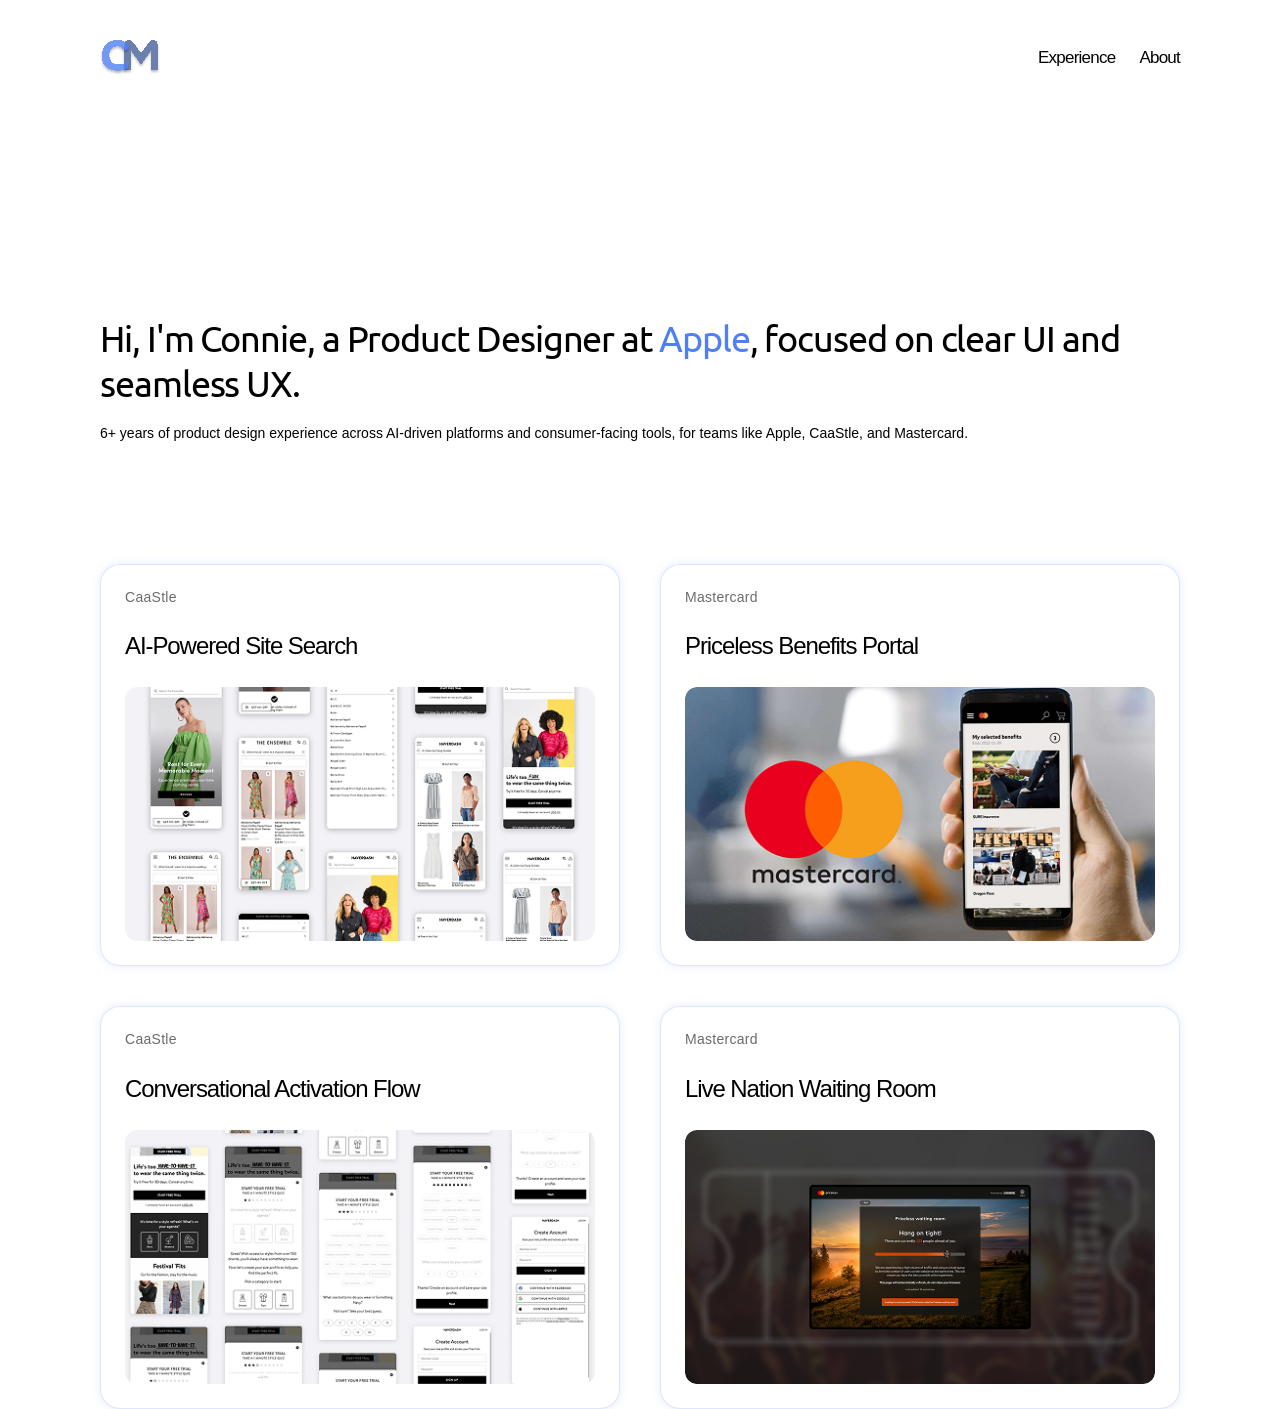
==== index.html @ c656e5b3 "Add design system + Home page Built from the Portfolio Figma file: shared tokens/components (buildle" ====
<!doctype html>
<html lang="en">
<head>
<meta charset="utf-8">
<meta name="viewport" content="width=device-width, initial-scale=1">
<title>Connie Mach — Product Designer</title>
<link rel="preconnect" href="https://fonts.googleapis.com">
<link rel="preconnect" href="https://fonts.gstatic.com" crossorigin>
<link href="https://fonts.googleapis.com/css2?family=Ubuntu:wght@400;500&display=swap" rel="stylesheet">
<link rel="stylesheet" href="design-system/tokens.css">
<link rel="stylesheet" href="design-system/components.css">
<style>
  .hero {
    width: 100%;
    max-width: var(--content-max-width);
    padding: var(--space-hero-top) 0 var(--space-hero-bottom);
    display: flex;
    flex-direction: column;
    align-items: flex-start;
    gap: 19px;
  }
</style>
</head>
<body>

<site-nav active="home"></site-nav>

<main class="page">
  <section class="hero">
    <h1 class="text-display">Hi, I'm Connie, a Product Designer at <span class="accent">Apple</span>, focused on clear UI and seamless UX.</h1>
    <p class="text-body">6+ years of product design experience across AI-driven platforms and consumer-facing tools, for teams like Apple, CaaStle, and Mastercard.</p>
  </section>

  <div class="project-grid">
    <div class="project-row">
      <project-card
        tag="CaaStle"
        title="AI-Powered Site Search"
        image="assets/images/project-ai-site-search.png"
        href="projects.html"></project-card>
      <project-card
        tag="Mastercard"
        title="Priceless Benefits Portal"
        image="assets/images/project-priceless-benefits.png"
        href="projects.html"></project-card>
    </div>
    <div class="project-row">
      <project-card
        tag="CaaStle"
        title="Conversational Activation Flow"
        image="assets/images/project-conversational-activation.png"
        href="projects.html"></project-card>
      <project-card
        tag="Mastercard"
        title="Live Nation Waiting Room"
        image="assets/images/project-live-nation-waiting-room.png"
        href="projects.html"></project-card>
    </div>
  </div>
</main>

<script src="design-system/components.js"></script>
</body>
</html>
---- design-system/tokens.css ----
:root {
  /* Colors */
  --color-bg: #FFFFFF;
  --color-text: #000000;
  --color-text-caption: #6B6B6B;
  --color-accent: #4F80F2;
  --color-accent-dark: #2E4A8C;
  --color-border-subtle: rgba(79, 128, 242, 0.2);
  --color-border-hover: rgba(46, 74, 140, 0.4);
  --color-card-bg: rgba(255, 255, 255, 0.1);

  /* Typography */
  --font-display: 'Ubuntu', sans-serif;
  --font-body: -apple-system, 'Avenir Next', 'Avenir', 'Helvetica Neue', sans-serif;

  --text-display-size: 36px;
  --text-display-line-height: 125%;
  --text-display-tracking: -1.08px;

  --text-body-size: 14px;
  --text-body-line-height: 140%;

  --text-link1-size: 24px;
  --text-link1-line-height: 103%;
  --text-link1-tracking: -1.08px;

  --text-link2-size: 16px;
  --text-link2-line-height: 103%;
  --text-link2-tracking: -0.72px;

  --text-caption-size: 14px;
  --text-caption-line-height: 125%;
  --text-caption-tracking: 0.28px;

  /* Spacing */
  --space-page-x: 100px;
  --space-section-gap: 40px;
  --space-hero-top: 240px;
  --space-hero-bottom: 120px;

  /* Radius / shadow */
  --radius-card: 20px;
  --radius-pill: 100px;
  --shadow-card: 0 0 8px 0 rgba(79, 128, 242, 0.15);
  --shadow-card-hover: 0 4px 8px 0 rgba(46, 74, 140, 0.25);

  --content-max-width: 1500px;
}
---- design-system/components.css ----
/* ---- base / reset ---- */
* { box-sizing: border-box; }
html, body {
  margin: 0;
  padding: 0;
  background: var(--color-bg);
  color: var(--color-text);
  font-family: var(--font-body);
}

/* ---- typography ---- */
.text-display {
  font-family: var(--font-display);
  font-size: var(--text-display-size);
  line-height: var(--text-display-line-height);
  letter-spacing: var(--text-display-tracking);
  font-weight: 400;
  margin: 0;
}

.text-body {
  font-family: var(--font-body);
  font-size: var(--text-body-size);
  line-height: var(--text-body-line-height);
  font-weight: 400;
  margin: 0;
  color: var(--color-text);
}

.text-caption {
  font-family: var(--font-body);
  font-size: var(--text-caption-size);
  line-height: var(--text-caption-line-height);
  letter-spacing: var(--text-caption-tracking);
  font-weight: 400;
  color: var(--color-text-caption);
  margin: 0;
}

.text-link1 {
  font-family: var(--font-body);
  font-size: var(--text-link1-size);
  line-height: var(--text-link1-line-height);
  letter-spacing: var(--text-link1-tracking);
  font-weight: 400;
}

.accent {
  color: var(--color-accent);
}

/* ---- page shell ---- */
.page {
  width: 1280px;
  max-width: 100%;
  margin: 0 auto;
  padding: 0 var(--space-page-x);
  display: flex;
  flex-direction: column;
  align-items: center;
}

/* ---- nav ---- */
site-nav {
  display: block;
  width: 100%;
}

.nav {
  width: 100%;
  max-width: 1280px;
  margin: 0 auto;
  padding: 40px var(--space-page-x) 0;
  display: flex;
  align-items: center;
  justify-content: space-between;
  box-sizing: border-box;
}

.nav__logo {
  display: flex;
  align-items: center;
}

.nav__logo img {
  height: 35px;
  width: auto;
  display: block;
}

.nav__links {
  display: flex;
  align-items: center;
  gap: 24px;
  list-style: none;
  margin: 0;
  padding: 0;
}

.nav__links a {
  font-family: var(--font-body);
  font-size: 17px;
  line-height: 103%;
  letter-spacing: -0.765px;
  font-weight: 400;
  color: var(--color-text);
  text-decoration: none;
}

.nav__links a:hover {
  color: var(--color-accent);
}

.nav__links a.is-active {
  color: var(--color-accent);
}

/* ---- button ---- */
.btn {
  display: inline-flex;
  align-items: center;
  justify-content: center;
  padding: 10px 20px;
  border-radius: var(--radius-pill);
  border: 1px solid var(--color-text);
  background: var(--color-bg);
  color: var(--color-text);
  font-family: var(--font-body);
  font-size: 16px;
  font-weight: 500;
  cursor: pointer;
  text-decoration: none;
  transition: background 0.2s ease, color 0.2s ease;
}

.btn:hover {
  background: var(--color-text);
  color: var(--color-bg);
}

/* ---- project card ---- */
.project-grid {
  width: 100%;
  display: flex;
  flex-direction: column;
  gap: var(--space-section-gap);
}

.project-row {
  display: flex;
  justify-content: space-between;
  align-items: flex-start;
  align-self: stretch;
  gap: var(--space-section-gap);
}

.project-card {
  display: flex;
  flex-direction: column;
  align-items: flex-start;
  gap: 28px;
  width: 520px;
  max-width: 1500px;
  padding: 24px;
  border-radius: var(--radius-card);
  border: 1px solid var(--color-border-subtle);
  background: var(--color-card-bg);
  box-shadow: var(--shadow-card);
  text-decoration: none;
  color: inherit;
  transition: border-color 0.25s ease, box-shadow 0.25s ease, transform 0.25s ease;
}

.project-card:hover {
  border-color: var(--color-border-hover);
  box-shadow: var(--shadow-card-hover);
  transform: translateY(-2px);
}

.project-card__tag {
  font-family: var(--font-body);
  font-size: var(--text-caption-size);
  line-height: var(--text-caption-line-height);
  letter-spacing: var(--text-caption-tracking);
  color: var(--color-text-caption);
}

.project-card__title {
  font-family: var(--font-body);
  font-size: var(--text-link1-size);
  line-height: var(--text-link1-line-height);
  letter-spacing: var(--text-link1-tracking);
  font-weight: 400;
  color: var(--color-text);
  margin: 0;
}

.project-card__image {
  width: 100%;
  border-radius: 12px;
  display: block;
  object-fit: cover;
}

/* ---- footer ---- */
.footer {
  width: 100%;
  background: #000;
  color: #fff;
  padding: 60px var(--space-page-x);
  box-sizing: border-box;
}
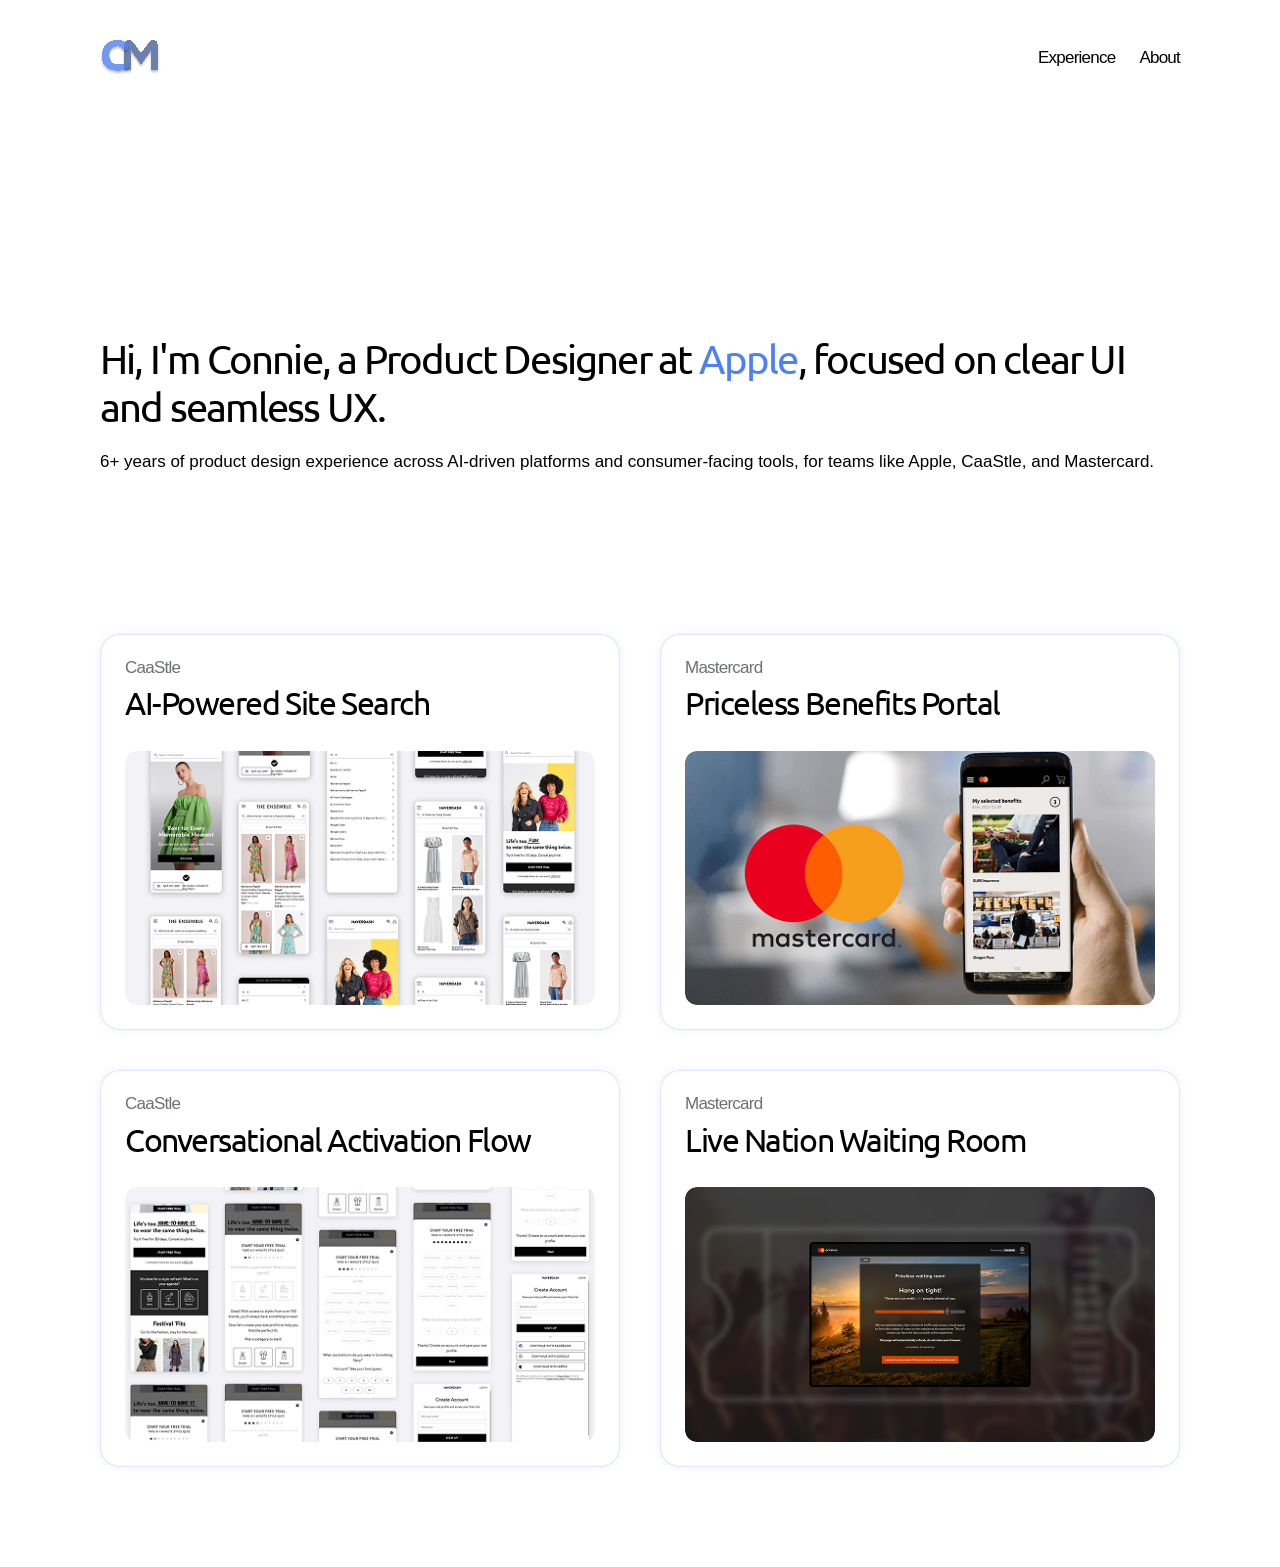
==== commit 73adbf0d: "QA pass: match layout, typography, and color tokens to Figma Deep pixel-perfect audit against Figma " ====
--- a/index.html
+++ b/index.html
@@ -25,7 +25,7 @@
 
 <site-nav active="home"></site-nav>
 
-<main class="page">
+<main class="page page--gap-md">
   <section class="hero">
     <h1 class="text-display">Hi, I'm Connie, a Product Designer at <span class="accent">Apple</span>, focused on clear UI and seamless UX.</h1>
     <p class="text-body">6+ years of product design experience across AI-driven platforms and consumer-facing tools, for teams like Apple, CaaStle, and Mastercard.</p>
--- a/design-system/tokens.css
+++ b/design-system/tokens.css
@@ -2,7 +2,8 @@
   /* Colors */
   --color-bg: #FFFFFF;
   --color-text: #000000;
-  --color-text-caption: #6B6B6B;
+  --color-text-caption: #6D7075;
+  --color-text-inactive: #8892A9;
   --color-accent: #4F80F2;
   --color-accent-dark: #2E4A8C;
   --color-border-subtle: rgba(79, 128, 242, 0.2);
@@ -13,16 +14,20 @@
   --font-display: 'Ubuntu', sans-serif;
   --font-body: -apple-system, 'Avenir Next', 'Avenir', 'Helvetica Neue', sans-serif;
 
-  --text-display-size: 36px;
-  --text-display-line-height: 125%;
-  --text-display-tracking: -1.08px;
+  --text-display-size: 40px;
+  --text-display-line-height: 120%;
+  --text-display-tracking: -1.8px;
 
-  --text-body-size: 14px;
+  --text-body-size: 17px;
   --text-body-line-height: 140%;
 
-  --text-link1-size: 24px;
+  --text-link1-size: 17px;
   --text-link1-line-height: 103%;
-  --text-link1-tracking: -1.08px;
+  --text-link1-tracking: -0.765px;
+
+  --text-heading-size: 32px;
+  --text-heading-line-height: 120%;
+  --text-heading-tracking: -1.44px;
 
   --text-link2-size: 16px;
   --text-link2-line-height: 103%;
@@ -41,7 +46,7 @@
   /* Radius / shadow */
   --radius-card: 20px;
   --radius-pill: 100px;
-  --shadow-card: 0 0 8px 0 rgba(79, 128, 242, 0.15);
+  --shadow-card: 0 0 8px 0 rgba(79, 128, 242, 0.10);
   --shadow-card-hover: 0 4px 8px 0 rgba(46, 74, 140, 0.25);
 
   --content-max-width: 1500px;
--- a/design-system/components.css
+++ b/design-system/components.css
@@ -49,6 +49,152 @@
   color: var(--color-accent);
 }
 
+.text-heading2 {
+  font-family: var(--font-display);
+  font-size: 24px;
+  line-height: 140%;
+  letter-spacing: -1.08px;
+  font-weight: 400;
+  color: var(--color-accent);
+  margin: 0;
+}
+
+/* ---- resume / experience ---- */
+.resume-header {
+  width: 100%;
+  padding-top: 200px;
+  display: flex;
+  flex-direction: column;
+  gap: 16px;
+}
+
+.resume-header__top {
+  display: flex;
+  justify-content: space-between;
+  align-items: baseline;
+  width: 100%;
+}
+
+.resume-header__name {
+  font-family: var(--font-display);
+  font-size: var(--text-display-size);
+  line-height: var(--text-display-line-height);
+  letter-spacing: var(--text-display-tracking);
+  font-weight: 400;
+  margin: 0;
+}
+
+.resume-header__links {
+  display: flex;
+  gap: 24px;
+}
+
+.resume-header__links a {
+  font-family: var(--font-body);
+  font-size: 16px;
+  font-weight: 500;
+  color: var(--color-accent);
+  text-decoration: underline;
+}
+
+.resume-header__intro {
+  max-width: 720px;
+  color: var(--color-text-caption);
+}
+
+.resume-list {
+  width: 100%;
+  max-width: 900px;
+  padding: 48px 0 20px;
+  display: flex;
+  flex-direction: column;
+  gap: 48px;
+}
+
+.resume-role__top {
+  display: flex;
+  justify-content: space-between;
+  align-items: baseline;
+  margin-bottom: 12px;
+}
+
+.resume-role__title {
+  font-family: var(--font-body);
+  font-size: 18px;
+  font-weight: 500;
+  color: var(--color-accent);
+}
+
+.resume-role__title .company {
+  color: var(--color-accent);
+}
+
+.resume-role__dates {
+  font-family: var(--font-body);
+  font-size: var(--text-caption-size);
+  color: var(--color-text-caption);
+  white-space: nowrap;
+}
+
+.resume-role ul {
+  margin: 0;
+  padding-left: 20px;
+  display: flex;
+  flex-direction: column;
+  gap: 8px;
+}
+
+.resume-role li {
+  font-family: var(--font-body);
+  font-size: var(--text-body-size);
+  line-height: var(--text-body-line-height);
+  color: var(--color-text);
+}
+
+/* ---- about ---- */
+.about-intro {
+  width: 100%;
+  padding: 200px 0 20px;
+  display: flex;
+  align-items: center;
+  gap: 28px;
+}
+
+.about-intro__photo {
+  width: 247px;
+  height: 200px;
+  border-radius: 28px;
+  object-fit: cover;
+  flex-shrink: 0;
+}
+
+.about-body {
+  width: 100%;
+  padding: 40px 0;
+  display: flex;
+  flex-direction: column;
+  gap: 24px;
+}
+
+.about-connect {
+  width: 100%;
+  padding: 40px 0 80px;
+  display: flex;
+  flex-direction: column;
+  gap: 16px;
+}
+
+.about-connect__row {
+  display: flex;
+  align-items: center;
+  gap: 10px;
+}
+
+.about-connect__row img {
+  width: 20px;
+  height: 20px;
+}
+
 /* ---- page shell ---- */
 .page {
   width: 1280px;
@@ -57,7 +203,25 @@
   padding: 0 var(--space-page-x);
   display: flex;
   flex-direction: column;
-  align-items: center;
+  align-items: flex-start;
+}
+
+/* /about, /projects, /experience use a wider side inset than Home */
+.page--wide {
+  --space-page-x: 148px;
+}
+
+/* /projects: spacing between top-level blocks comes from one uniform gap
+   instead of each section owning its own top padding */
+.page--gap-lg {
+  gap: 80px;
+  padding-bottom: 100px;
+}
+
+/* Home: gap between hero and each project-card row, plus bottom breathing room */
+.page--gap-md {
+  gap: 40px;
+  padding-bottom: 100px;
 }
 
 /* ---- nav ---- */
@@ -66,11 +230,16 @@
   width: 100%;
 }
 
+/* /about, /projects, /experience use a narrower nav inset than Home */
+site-nav.nav--inner {
+  --space-page-x: 80px;
+}
+
 .nav {
   width: 100%;
   max-width: 1280px;
   margin: 0 auto;
-  padding: 40px var(--space-page-x) 0;
+  padding: 40px var(--space-page-x) 20px;
   display: flex;
   align-items: center;
   justify-content: space-between;
@@ -99,9 +268,9 @@
 
 .nav__links a {
   font-family: var(--font-body);
-  font-size: 17px;
-  line-height: 103%;
-  letter-spacing: -0.765px;
+  font-size: var(--text-link1-size);
+  line-height: var(--text-link1-line-height);
+  letter-spacing: var(--text-link1-tracking);
   font-weight: 400;
   color: var(--color-text);
   text-decoration: none;
@@ -177,7 +346,54 @@
   transform: translateY(-2px);
 }
 
+.project-card__text {
+  display: flex;
+  flex-direction: column;
+  gap: 8px;
+  width: 100%;
+}
+
 .project-card__tag {
+  font-family: var(--font-body);
+  font-size: var(--text-link1-size);
+  line-height: var(--text-link1-line-height);
+  letter-spacing: var(--text-link1-tracking);
+  color: var(--color-text-caption);
+}
+
+.project-card__title {
+  font-family: var(--font-display);
+  font-size: var(--text-heading-size);
+  line-height: var(--text-heading-line-height);
+  letter-spacing: var(--text-heading-tracking);
+  font-weight: 400;
+  color: var(--color-text);
+  margin: 0;
+}
+
+.project-card__image {
+  width: 100%;
+  border-radius: 12px;
+  display: block;
+  object-fit: cover;
+}
+
+/* ---- case study ---- */
+.case-hero {
+  width: 100%;
+  padding-top: 180px;
+  display: flex;
+  flex-direction: column;
+  gap: 20px;
+}
+
+.case-hero__heading {
+  display: flex;
+  flex-direction: column;
+  gap: 4px;
+}
+
+.case-hero__eyebrow {
   font-family: var(--font-body);
   font-size: var(--text-caption-size);
   line-height: var(--text-caption-line-height);
@@ -185,21 +401,217 @@
   color: var(--color-text-caption);
 }
 
-.project-card__title {
+.case-hero__title {
+  font-family: var(--font-display);
+  font-size: var(--text-display-size);
+  line-height: var(--text-display-line-height);
+  letter-spacing: var(--text-display-tracking);
+  font-weight: 400;
+  margin: 0;
+}
+
+.case-hero__image {
+  width: 100%;
+  height: 400px;
+  object-fit: cover;
+  object-position: top;
+  border-radius: 20px;
+  background: #fafafa;
+}
+
+.case-summary {
+  width: 100%;
+  display: flex;
+  justify-content: space-between;
+  align-items: flex-start;
+  gap: 28px;
+  padding-top: 40px;
+}
+
+.case-summary__intro {
+  max-width: 580px;
+  font-family: var(--font-display);
+  font-size: 24px;
+  line-height: 140%;
+  letter-spacing: -1.08px;
+  font-weight: 400;
+  color: var(--color-text);
+  margin: 0;
+}
+
+.case-summary__meta {
+  display: flex;
+  gap: 28px;
+  flex-shrink: 0;
+}
+
+.case-divider {
+  width: 100%;
+  height: 1px;
+  border: none;
+  background: rgba(0, 0, 0, 0.08);
+  margin: 0;
+}
+
+.case-summary__meta-item h4 {
+  font-family: var(--font-body);
+  font-size: var(--text-caption-size);
+  line-height: var(--text-caption-line-height);
+  letter-spacing: var(--text-caption-tracking);
+  color: var(--color-text-caption);
+  font-weight: 400;
+  margin: 0 0 6px;
+}
+
+.case-summary__meta-item p {
+  font-family: var(--font-body);
+  font-size: var(--text-caption-size);
+  line-height: var(--text-caption-line-height);
+  letter-spacing: var(--text-caption-tracking);
+  font-weight: 400;
+  margin: 0;
+  max-width: 160px;
+}
+
+.case-section {
+  width: 100%;
+  padding: 20px 0;
+}
+
+.case-section--results .case-section__heading {
+  margin-bottom: 20px;
+}
+
+.case-section__heading {
+  font-family: var(--font-display);
+  font-size: var(--text-heading-size);
+  line-height: var(--text-heading-line-height);
+  letter-spacing: var(--text-heading-tracking);
+  font-weight: 400;
+  margin: 0 0 16px;
+  display: flex;
+  align-items: center;
+  gap: 8px;
+}
+
+.case-section__heading .accent {
+  font-weight: 400;
+}
+
+.case-section p {
+  font-family: var(--font-body);
+  font-size: var(--text-body-size);
+  line-height: var(--text-body-line-height);
+  color: var(--color-text);
+  margin: 0;
+}
+
+.case-process {
+  width: 100%;
+  padding: 60px 0 40px;
+}
+
+.case-process .case-section__heading {
+  margin-bottom: 28px;
+}
+
+.case-process__row {
+  display: flex;
+  align-items: flex-start;
+  gap: 48px;
+}
+
+.case-process__text {
+  flex: 1;
+  max-width: 580px;
+}
+
+.case-process__video-placeholder {
+  flex-shrink: 0;
+  width: 400px;
+  height: 250px;
+  border-radius: 12px;
+  background: #f2f2f2;
+  border: 1px dashed rgba(0, 0, 0, 0.2);
+  display: flex;
+  align-items: center;
+  justify-content: center;
+  color: var(--color-text-caption);
+  font-family: var(--font-body);
+  font-size: var(--text-caption-size);
+}
+
+.case-columns {
+  width: 100%;
+  max-width: var(--content-max-width);
+  padding: 0;
+  display: flex;
+  flex-direction: column;
+  gap: 28px;
+}
+
+.case-columns__row {
+  display: flex;
+  gap: 48px;
+}
+
+.case-columns__col {
+  flex: 1;
+}
+
+.case-columns__col h4 {
+  font-family: var(--font-body);
+  font-size: var(--text-caption-size);
+  line-height: var(--text-caption-line-height);
+  letter-spacing: var(--text-caption-tracking);
+  color: var(--color-text-caption);
+  font-weight: 400;
+  margin: 0 0 8px;
+}
+
+.case-columns__col p {
+  font-family: var(--font-body);
+  font-size: var(--text-body-size);
+  line-height: var(--text-body-line-height);
+  margin: 0;
+}
+
+.case-gallery {
+  /* bleeds past the page's 148px side padding to reach the frame edge */
+  width: calc(100% + 296px);
+  margin: 0 -148px;
+  padding: 0;
+}
+
+.case-gallery img {
+  width: 100%;
+  display: block;
+}
+
+.pagination {
+  display: flex;
+  align-items: center;
+  gap: 10px;
+  list-style: none;
+  margin: 32px 0 0;
+  padding: 4px 16px;
+  border-radius: 40px;
+  background: rgba(255, 255, 255, 0.10);
+  box-shadow: 0 0 12px 0 rgba(0, 0, 0, 0.08);
+}
+
+.pagination li {
+  padding: 4px 8px;
   font-family: var(--font-body);
   font-size: var(--text-link1-size);
   line-height: var(--text-link1-line-height);
   letter-spacing: var(--text-link1-tracking);
-  font-weight: 400;
-  color: var(--color-text);
-  margin: 0;
-}
-
-.project-card__image {
-  width: 100%;
-  border-radius: 12px;
-  display: block;
-  object-fit: cover;
+  text-align: center;
+  color: var(--color-text-inactive);
+}
+
+.pagination li.is-active {
+  color: var(--color-text);
 }
 
 /* ---- footer ---- */
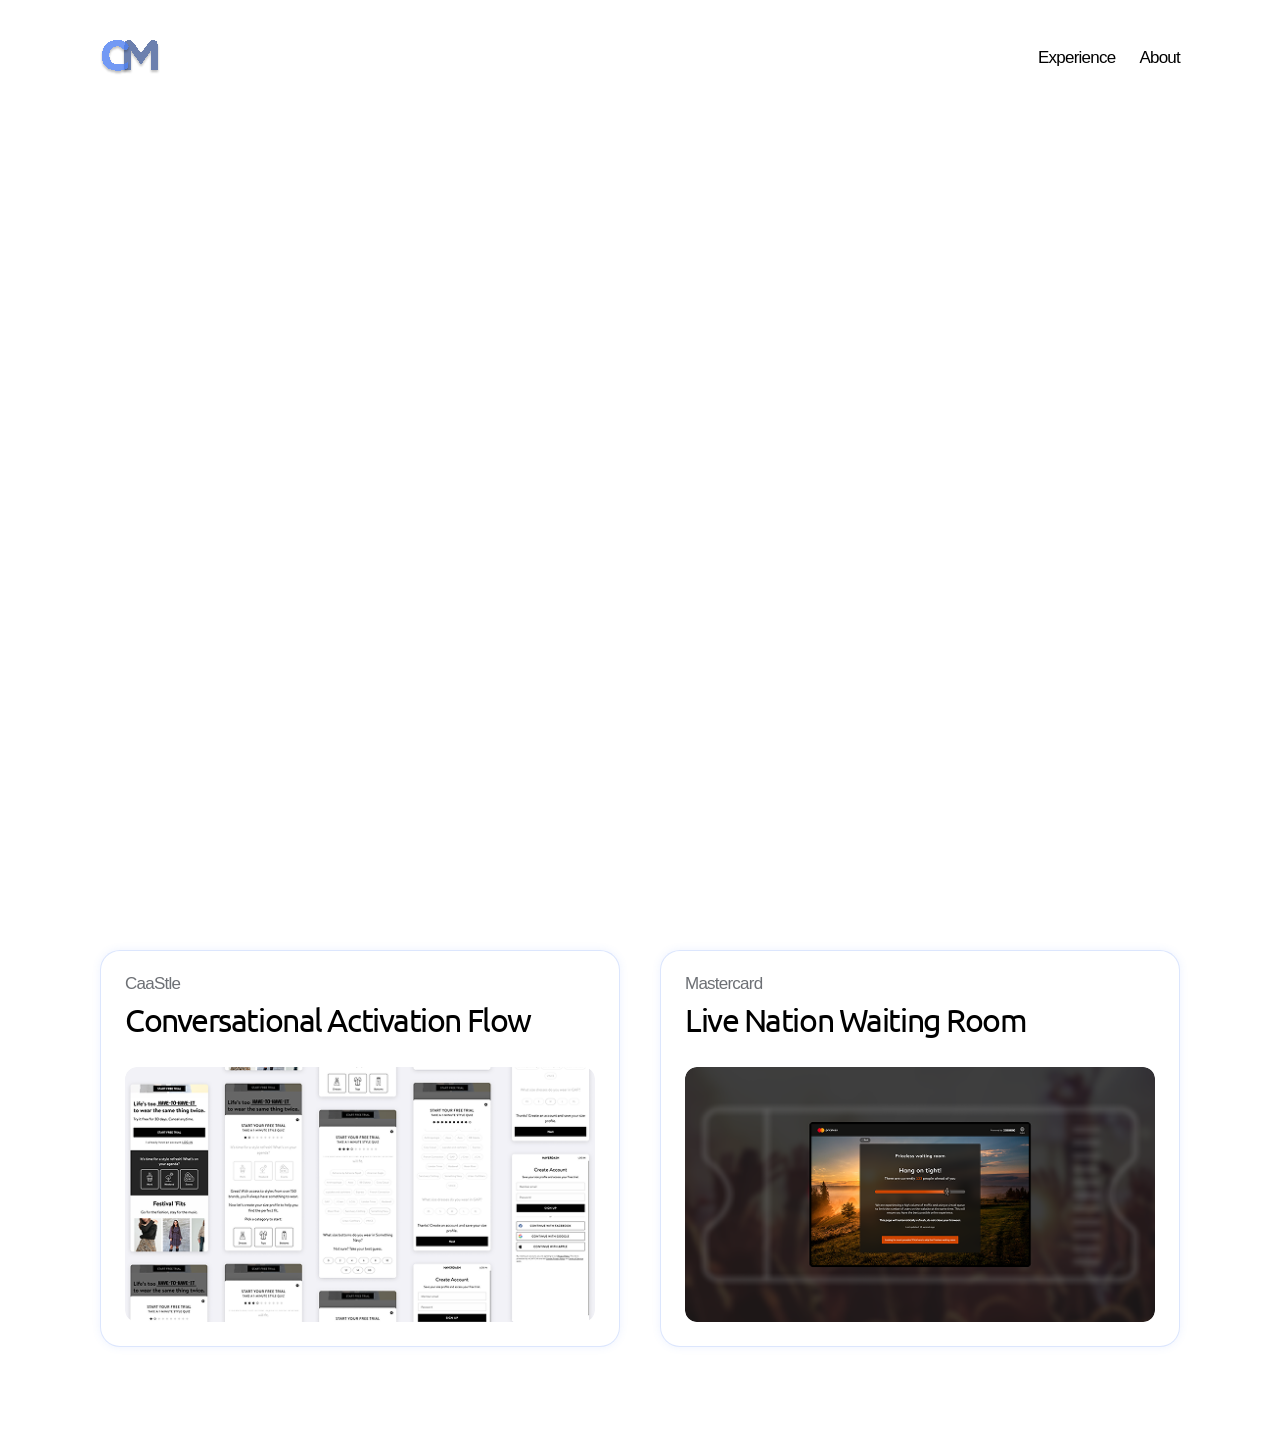
==== commit 8128db02: "Add icon CTAs with tooltips, scroll-reveal, and spacing/type polish Replace text links with icon bad" ====
--- a/index.html
+++ b/index.html
@@ -26,13 +26,13 @@
 <site-nav active="home"></site-nav>
 
 <main class="page page--gap-md">
-  <section class="hero">
+  <section class="hero reveal">
     <h1 class="text-display">Hi, I'm Connie, a Product Designer at <span class="accent">Apple</span>, focused on clear UI and seamless UX.</h1>
     <p class="text-body">6+ years of product design experience across AI-driven platforms and consumer-facing tools, for teams like Apple, CaaStle, and Mastercard.</p>
   </section>
 
   <div class="project-grid">
-    <div class="project-row">
+    <div class="project-row reveal">
       <project-card
         tag="CaaStle"
         title="AI-Powered Site Search"
@@ -44,7 +44,7 @@
         image="assets/images/project-priceless-benefits.png"
         href="projects.html"></project-card>
     </div>
-    <div class="project-row">
+    <div class="project-row reveal">
       <project-card
         tag="CaaStle"
         title="Conversational Activation Flow"
--- a/design-system/tokens.css
+++ b/design-system/tokens.css
@@ -40,7 +40,7 @@
   /* Spacing */
   --space-page-x: 100px;
   --space-section-gap: 40px;
-  --space-hero-top: 240px;
+  --space-hero-top: 120px;
   --space-hero-bottom: 120px;
 
   /* Radius / shadow */
--- a/design-system/components.css
+++ b/design-system/components.css
@@ -1,3 +1,14 @@
+/* ---- scroll reveal ---- */
+.reveal {
+  opacity: 0;
+  transition: opacity 300ms cubic-bezier(0.16, 1, 0.3, 1) 0ms;
+}
+
+.reveal.is-visible {
+  opacity: 1;
+  transition: opacity 1800ms cubic-bezier(0.22, 1, 0.36, 1) 120ms;
+}
+
 /* ---- base / reset ---- */
 * { box-sizing: border-box; }
 html, body {
@@ -62,7 +73,7 @@
 /* ---- resume / experience ---- */
 .resume-header {
   width: 100%;
-  padding-top: 200px;
+  padding-top: 120px;
   display: flex;
   flex-direction: column;
   gap: 16px;
@@ -86,26 +97,17 @@
 
 .resume-header__links {
   display: flex;
-  gap: 24px;
-}
-
-.resume-header__links a {
-  font-family: var(--font-body);
-  font-size: 16px;
-  font-weight: 500;
-  color: var(--color-accent);
-  text-decoration: underline;
+  align-items: center;
+  gap: 12px;
 }
 
 .resume-header__intro {
-  max-width: 720px;
   color: var(--color-text-caption);
 }
 
 .resume-list {
   width: 100%;
-  max-width: 900px;
-  padding: 48px 0 20px;
+  padding: 48px 0 60px;
   display: flex;
   flex-direction: column;
   gap: 48px;
@@ -120,41 +122,47 @@
 
 .resume-role__title {
   font-family: var(--font-body);
-  font-size: 18px;
-  font-weight: 500;
-  color: var(--color-accent);
-}
-
-.resume-role__title .company {
-  color: var(--color-accent);
-}
-
-.resume-role__dates {
-  font-family: var(--font-body);
-  font-size: var(--text-caption-size);
-  color: var(--color-text-caption);
-  white-space: nowrap;
-}
-
-.resume-role ul {
-  margin: 0;
-  padding-left: 20px;
-  display: flex;
-  flex-direction: column;
-  gap: 8px;
-}
-
-.resume-role li {
-  font-family: var(--font-body);
   font-size: var(--text-body-size);
   line-height: var(--text-body-line-height);
+  font-weight: 600;
+  color: var(--color-accent);
+}
+
+.resume-role__title .company {
+  font-weight: 400;
+  color: #797979;
+}
+
+.resume-role__dates {
+  font-family: var(--font-body);
+  font-size: var(--text-caption-size);
+  line-height: var(--text-caption-line-height);
+  letter-spacing: var(--text-caption-tracking);
+  font-weight: 400;
+  color: var(--color-text-caption);
+  opacity: 0.7;
+  white-space: nowrap;
+}
+
+.resume-role ul {
+  margin: 0;
+  padding-left: 20px;
+  display: flex;
+  flex-direction: column;
+  gap: 8px;
+}
+
+.resume-role li {
+  font-family: var(--font-body);
+  font-size: var(--text-body-size);
+  line-height: var(--text-body-line-height);
   color: var(--color-text);
 }
 
 /* ---- about ---- */
 .about-intro {
   width: 100%;
-  padding: 200px 0 20px;
+  padding: 120px 0 20px;
   display: flex;
   align-items: center;
   gap: 28px;
@@ -187,12 +195,47 @@
 .about-connect__row {
   display: flex;
   align-items: center;
-  gap: 10px;
+  gap: 20px;
 }
 
 .about-connect__row img {
   width: 20px;
   height: 20px;
+}
+
+.icon-link {
+  display: flex;
+  position: relative;
+  line-height: 0;
+}
+
+.icon-link:hover svg {
+  opacity: 0.7;
+}
+
+.icon-link[data-tooltip]::after {
+  content: attr(data-tooltip);
+  position: absolute;
+  bottom: calc(100% + 8px);
+  left: 50%;
+  transform: translateX(-50%);
+  background: rgba(90, 93, 99, 0.45);
+  backdrop-filter: blur(6px);
+  -webkit-backdrop-filter: blur(6px);
+  color: #fff;
+  font-family: var(--font-body);
+  font-size: 12px;
+  line-height: 1.4;
+  white-space: nowrap;
+  padding: 6px 10px;
+  border-radius: 6px;
+  opacity: 0;
+  pointer-events: none;
+  transition: opacity 0.15s ease;
+}
+
+.icon-link[data-tooltip]:hover::after {
+  opacity: 1;
 }
 
 /* ---- page shell ---- */
@@ -206,11 +249,6 @@
   align-items: flex-start;
 }
 
-/* /about, /projects, /experience use a wider side inset than Home */
-.page--wide {
-  --space-page-x: 148px;
-}
-
 /* /projects: spacing between top-level blocks comes from one uniform gap
    instead of each section owning its own top padding */
 .page--gap-lg {
@@ -228,11 +266,6 @@
 site-nav {
   display: block;
   width: 100%;
-}
-
-/* /about, /projects, /experience use a narrower nav inset than Home */
-site-nav.nav--inner {
-  --space-page-x: 80px;
 }
 
 .nav {
@@ -381,7 +414,7 @@
 /* ---- case study ---- */
 .case-hero {
   width: 100%;
-  padding-top: 180px;
+  padding-top: 120px;
   display: flex;
   flex-direction: column;
   gap: 20px;
